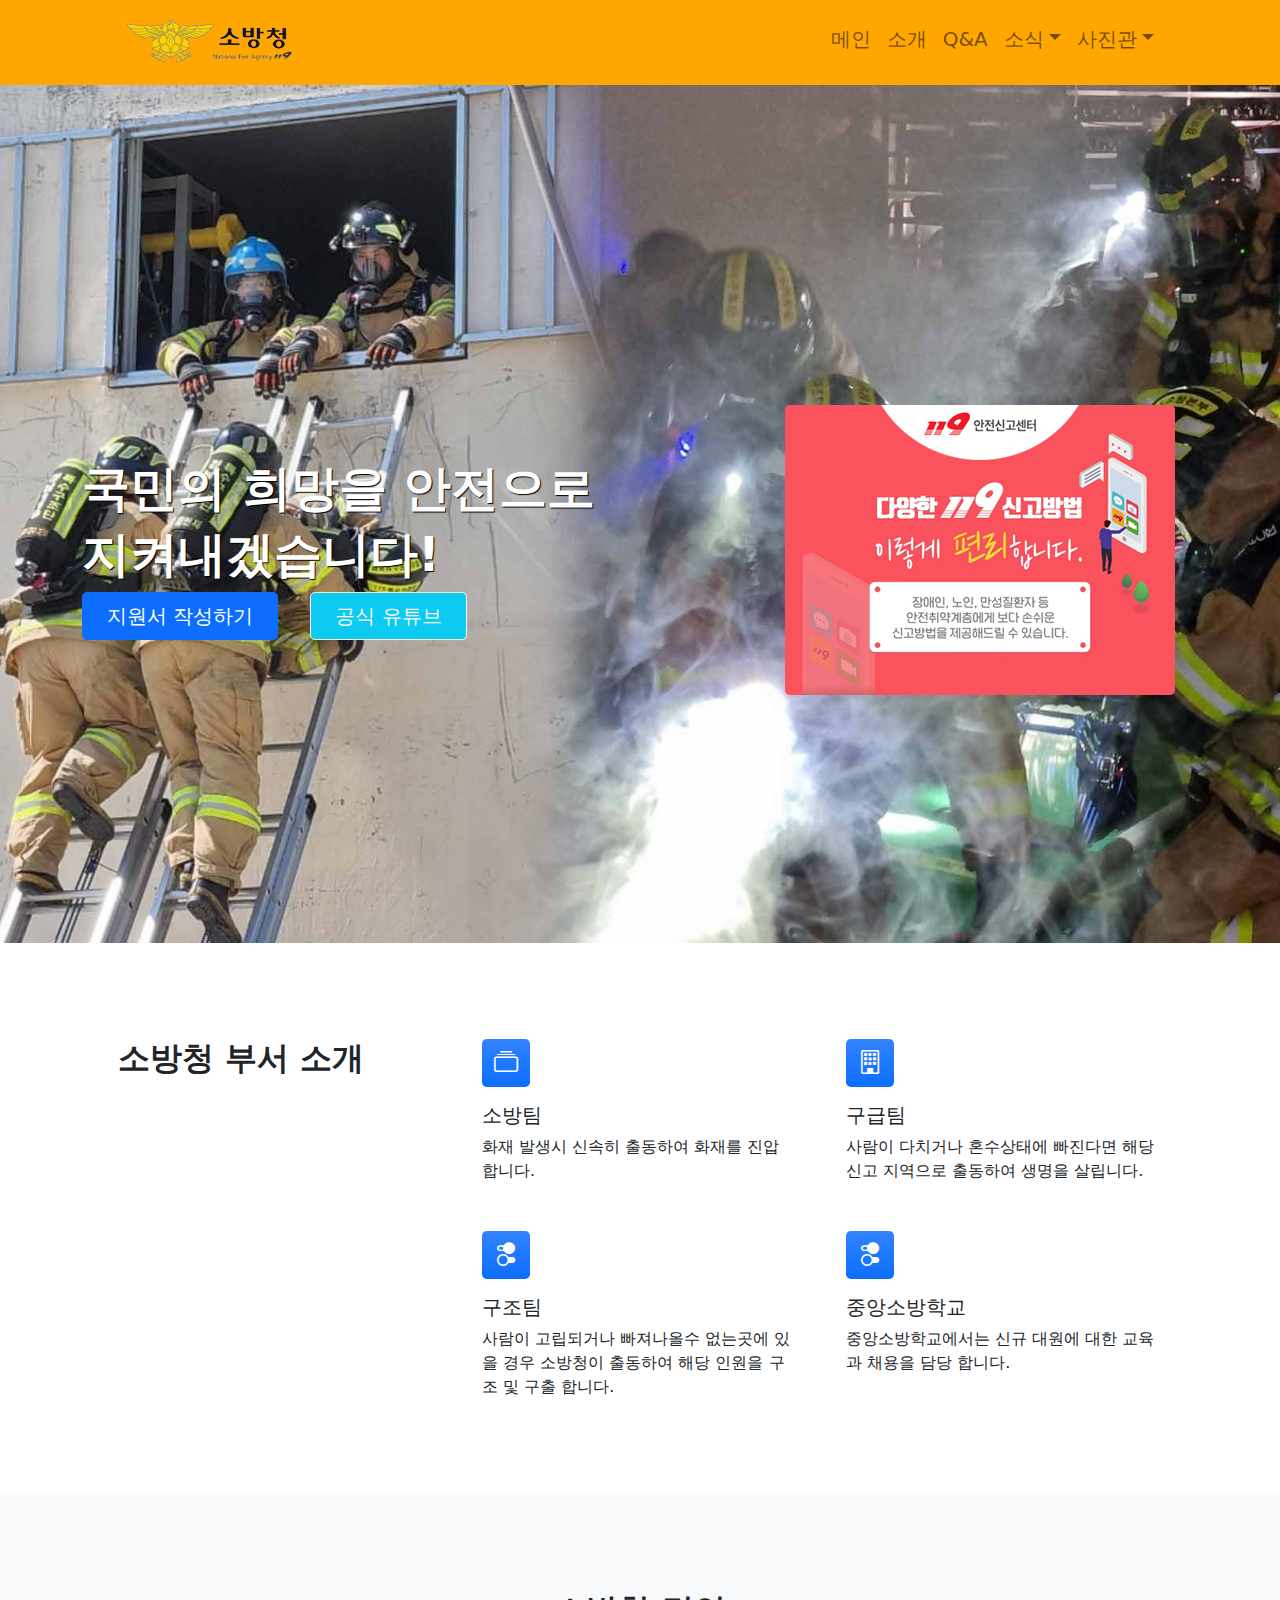
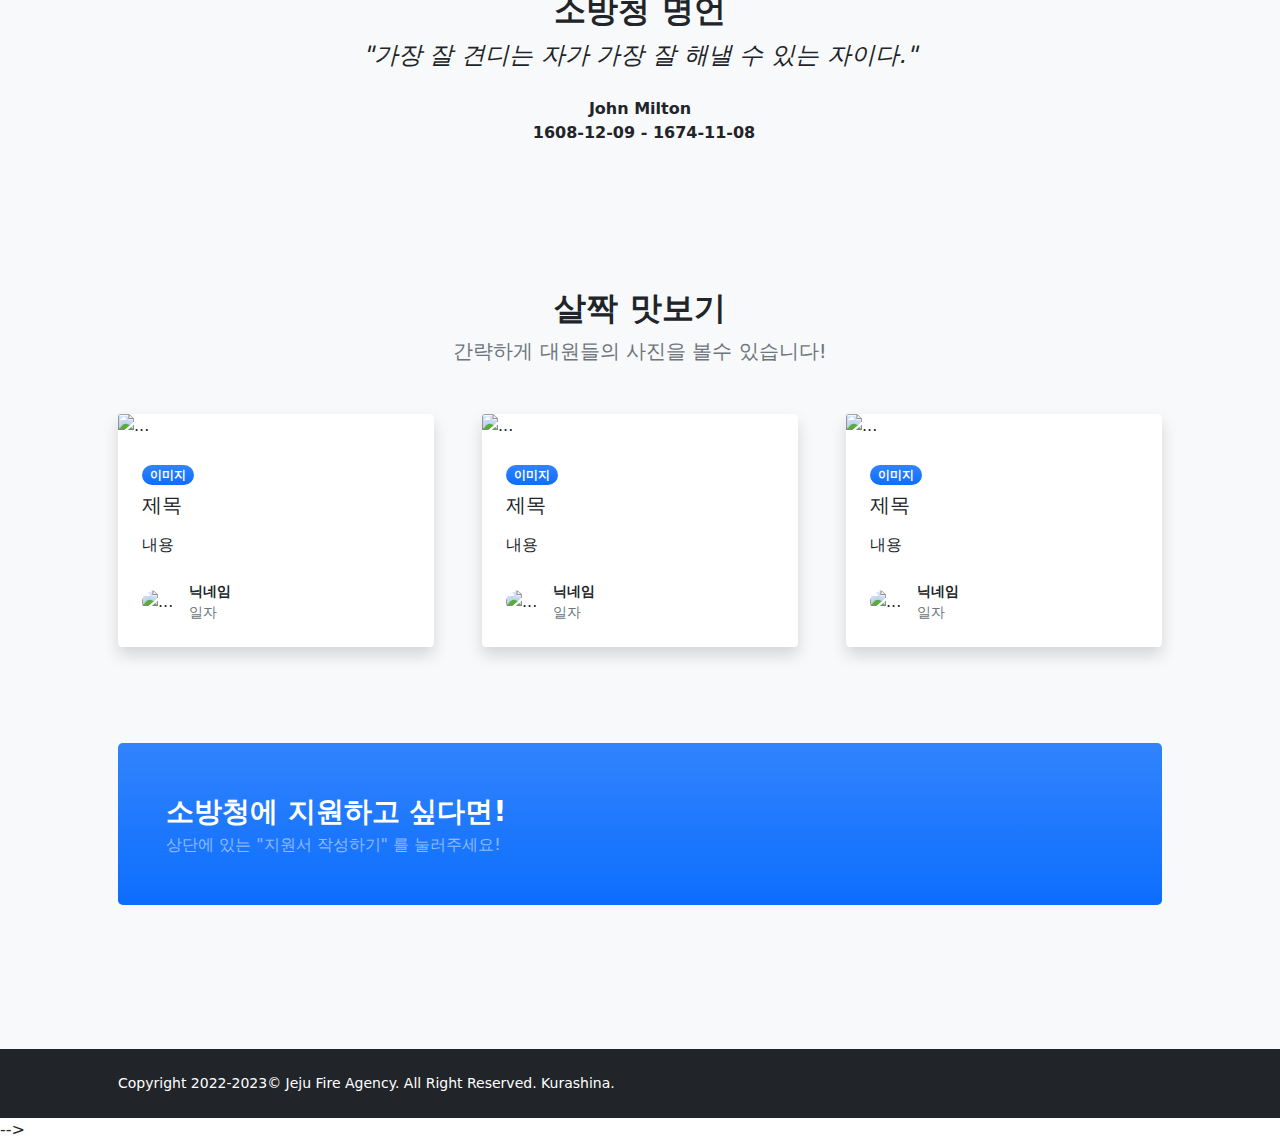
==== index.html @ 3a564d09 "Jeju Fire Pages" ====
<!DOCTYPE html>
<html lang="en">
    <head>
        <meta charset="utf-8" />
        <meta name="viewport" content="width=device-width, initial-scale=1, shrink-to-fit=no" />
        <meta name="description" content="" />
        <meta name="author" content="" />
        <title>제주 소방청</title>
        <!-- Favicon-->
        <link rel="icon" type="image/x-icon" href="assets/favicon.ico" />
		 <!-- Font Awesome icons (free version)-->
        <script src="https://use.fontawesome.com/releases/v5.15.4/js/all.js" crossorigin="anonymous"></script>
        <!-- Bootstrap icons-->
        <link href="https://cdn.jsdelivr.net/npm/bootstrap-icons@1.5.0/font/bootstrap-icons.css" rel="stylesheet" />
        <!-- Core theme CSS (includes Bootstrap)-->
        <link href="css/styles.css" rel="stylesheet" />
		
		    <!-- Modernizr JS for IE8 support of HTML5 elements and media queries -->
    <script src="https://cdnjs.cloudflare.com/ajax/libs/modernizr/2.8.3/modernizr.js"></script>
	<script>
		
var keydownCtrl = 0;
var keydownShift = 0;

document.onkeydown=keycheck;
document.onkeyup=uncheckCtrlShift;

function keycheck()
{
      switch(event.keyCode){ 
        case 123:event.keyCode='';return false; break; //F12
        case 17:event.keyCode='';keydownCtrl=1;return false; break; //컨트롤키
      }
	
      if(keydownCtrl) return false;
}

function uncheckCtrlShift()
{
      if(event.keyCode==17)      keydownCtrl=0;
      if(event.keyCode==16)      keydownShift=0;
}


	function click()
{
    if ((event.button==2) || (event.button==2)) 
		{alert('이미지 무단복제 방지를 위해 F12,우클릭이 금지되어 있습니다.');}
}
document.onmousedown=click;
</script>
		
    </head>
    <body class="d-flex flex-column h-100">
        <main class="flex-shrink-0">
            <!-- 메뉴 -->
            <nav class="navbar navbar-expand-lg navbar-light" style="background-color: #ffa600;">
                <div class="container px-5">
					<a class="navbar-brand navbar-brand-center d-flex align-items-center p-0 only-mobile" href="index.html"><img src="assets/logo.png" alt="..." /></a>
                    <button class="navbar-toggler" type="button" data-bs-toggle="collapse" data-bs-target="#navbarSupportedContent" aria-controls="navbarSupportedContent" aria-expanded="false" aria-label="Toggle navigation"><span class="navbar-toggler-icon"></span></button>
                    <div class="collapse navbar-collapse" id="navbarSupportedContent">
                        <ul class="navbar-nav ms-auto mb-2 mb-lg-0">
                            <h5 class="nav-item"><a class="nav-link" href="index.html">메인</a></h5>
                            <h5 class="nav-item"><a class="nav-link" href="about.html">소개</a></li>
                            <h5 class="nav-item"><a class="nav-link" href="faq.html">Q&A</a></h5>
                            <h5 class="nav-item dropdown">
                                <a class="nav-link dropdown-toggle" id="navbarDropdownBlog" href="#" role="button" data-bs-toggle="dropdown" aria-expanded="false">소식</a>
                                <ul class="dropdown-menu dropdown-menu-end" aria-labelledby="navbarDropdownBlog">
                                    <li><a class="dropdown-item" href="blog-home.html">안전소식</a></li>
                                    <li><a class="dropdown-item" href="blog-post.html">소방청 소식</a></li>
                                </ul>
                            </h5>
                            <h5 class="nav-item dropdown">
                                <a class="nav-link dropdown-toggle" id="navbarDropdownPortfolio" href="#" role="button" data-bs-toggle="dropdown" aria-expanded="false">사진관</a>
                                <ul class="dropdown-menu dropdown-menu-end" aria-labelledby="navbarDropdownPortfolio">
                                    <li><a class="dropdown-item" href="portfolio-overview.html">대원들의 활동</a></li>
                                    <li><a class="dropdown-item" href="portfolio-item.html">메인 사진관</a></li>
                                </ul>
                            </li>
                        </ul>
                    </div>
                </div>
            </nav>
            <!-- Header-->
            <header class="masthead">
            <div class="container">
                    <div class="row gx-5 align-items-center justify-content-center">
                        <div class="col-lg-8 col-xl-7 col-xxl-6">
                            <div class="my-5 text-center text-xl-start">
                                <h1 class="display-5 fw-bolder text-white mb-2" style="text-shadow: 1px 1px 1px #000;" >국민의 희망을 안전으로</h1>
                                <p class="display-5 fw-bolder text-white mb-2"style="text-shadow: 1px 1px 1px #000;" >지켜내겠습니다!</p>
                                <div class="d-grid gap-3 d-sm-flex justify-content-sm-center justify-content-xl-start">
                                    <a class="btn btn-primary btn-lg px-4 me-sm-3" href="https://docs.google.com/">지원서 작성하기</a>
                                    <a class="btn btn-info btn-outline-light btn-lg px-4" href="https://www.youtube.com/
">공식 유튜브</a>
                                </div>
                            </div>
                        </div>
                        <div class="col-xl-5 col-xxl-6 d-none d-xl-block text-center"><img class="img-fluid rounded-3 my-5" src="assets/poster_20211227.jpg" alt="..." /></div><!--이미지 크기 600x400-->
                    </div>
                </div>
            </header>
		
            <!-- Features section-->
            <section class="py-5" id="features">
                <div class="container px-5 my-5">
                    <div class="row gx-5">
                        <div class="col-lg-4 mb-5 mb-lg-0"><h2 class="fw-bolder mb-0">소방청 부서 소개<h2></div>
                        <div class="col-lg-8">
                            <div class="row gx-5 row-cols-1 row-cols-md-2">
                                <div class="col mb-5 h-100">
                                    <div class="feature bg-primary bg-gradient text-white rounded-3 mb-3"><i class="bi bi-collection"></i></div>
                                    <h2 class="h5">소방팀</h2>
                                    <p class="mb-0">화재 발생시 신속히 출동하여 화재를 진압 합니다.</p>
                                </div>
                                <div class="col mb-5 h-100">
                                    <div class="feature bg-primary bg-gradient text-white rounded-3 mb-3"><i class="bi bi-building"></i></div>
                                    <h2 class="h5">구급팀</h2>
                                    <p class="mb-0">사람이 다치거나 혼수상태에 빠진다면 해당 신고 지역으로 출동하여 생명을 살립니다.</p>
                                </div>
                                <div class="col mb-5 mb-md-0 h-100">
                                    <div class="feature bg-primary bg-gradient text-white rounded-3 mb-3"><i class="bi bi-toggles2"></i></div>
                                    <h2 class="h5">구조팀</h2>
                                    <p class="mb-0">사람이 고립되거나 빠져나올수 없는곳에 있을 경우 소방청이 출동하여 해당 인원을 구조 및 구출 합니다.</p>
                                </div>
                                <div class="col h-100">
                                    <div class="feature bg-primary bg-gradient text-white rounded-3 mb-3"><i class="bi bi-toggles2"></i></div>
                                    <h2 class="h5">중앙소방학교</h2>
                                    <p class="mb-0">중앙소방학교에서는 신규 대원에 대한 교육과 채용을 담당 합니다.</p>
                                </div>
                            </div>
                        </div>
                    </div>
                </div>
            </section>
            <!-- Testimonial section-->
            <div class="py-5 bg-light">
                <div class="container px-5 my-5">
                    <div class="row gx-5 justify-content-center">
                        <div class="col-lg-10 col-xl-7">
                            <div class="text-center">
							<h2 class="fw-bolder">소방청 명언</h2>
                                <div class="fs-4 mb-4 fst-italic">"가장 잘 견디는 자가 가장 잘 해낼 수 있는 자이다."</div>
                                <div class="d-flex align-items-center justify-content-center">
                                    <div class="fw-bold">
                                        John Milton
										<div class="fw-bold">
                                        <span class="fw-bold text-primary mx-1"></span>
                                        1608-12-09 - 1674-11-08
                                    </div>
                                </div>
                            </div>
                        </div>
                    </div>
                </div>
            </div>
            <!-- Blog preview section-->
            <section class="py-5">
                <div class="container px-5 my-5">
                    <div class="row gx-5 justify-content-center">
                        <div class="col-lg-8 col-xl-6">
                            <div class="text-center">
                                <h2 class="fw-bolder">살짝 맛보기</h2>
                                <p class="lead fw-normal text-muted mb-5">간략하게 대원들의 사진을 볼수 있습니다!</p>
                            </div>
                        </div>
                    </div>
                    <div class="row gx-5">
                        <div class="col-lg-4 mb-5">
                            <div class="card h-100 shadow border-0">
                                <img class="card-img-top" src="https://dummyimage.com/600x350/ced4da/6c757d" alt="..." /><!--이미지 크기 600x350-->
                                <div class="card-body p-4">
                                    <div class="badge bg-primary bg-gradient rounded-pill mb-2">이미지</div>
                                    <a class="text-decoration-none link-dark stretched-link" href="#!"><h5 class="card-title mb-3">제목</h5></a>
                                    <p class="card-text mb-0">내용</p>
                                </div>
                                <div class="card-footer p-4 pt-0 bg-transparent border-top-0">
                                    <div class="d-flex align-items-end justify-content-between">
                                        <div class="d-flex align-items-center">
                                            <img class="rounded-circle me-3" src="https://dummyimage.com/40x40/ced4da/6c757d" alt="..." /><!--이미지 크기 40x40-->
                                            <div class="small">
                                                <div class="fw-bold">닉네임</div>
                                                <div class="text-muted">일자</div>
                                            </div>
                                        </div>
                                    </div>
                                </div>
                            </div>
                        </div>
                        <div class="col-lg-4 mb-5">
                            <div class="card h-100 shadow border-0">
                                <img class="card-img-top" src="https://dummyimage.com/600x350/adb5bd/495057" alt="..." /><!--이미지 크기 600x350-->
                                <div class="card-body p-4">
                                    <div class="badge bg-primary bg-gradient rounded-pill mb-2">이미지</div>
                                    <a class="text-decoration-none link-dark stretched-link" href="#!"><h5 class="card-title mb-3">제목</h5></a>
                                    <p class="card-text mb-0">내용</p>
                                </div>
                                <div class="card-footer p-4 pt-0 bg-transparent border-top-0">
                                    <div class="d-flex align-items-end justify-content-between">
                                        <div class="d-flex align-items-center">
                                            <img class="rounded-circle me-3" src="https://dummyimage.com/40x40/ced4da/6c757d" alt="..." /><!--이미지 크기 40x40-->
                                            <div class="small">
                                                <div class="fw-bold">닉네임</div>
                                                <div class="text-muted">일자</div>
                                            </div>
                                        </div>
                                    </div>
                                </div>
                            </div>
                        </div>
                        <div class="col-lg-4 mb-5">
                            <div class="card h-100 shadow border-0">
                                <img class="card-img-top" src="https://dummyimage.com/600x350/6c757d/343a40" alt="..." /><!--이미지 크기 600x350-->
                                <div class="card-body p-4">
                                    <div class="badge bg-primary bg-gradient rounded-pill mb-2">이미지</div>
                                    <a class="text-decoration-none link-dark stretched-link" href="#!"><h5 class="card-title mb-3">제목</h5></a>
                                    <p class="card-text mb-0">내용</p>
                                </div>
                                <div class="card-footer p-4 pt-0 bg-transparent border-top-0">
                                    <div class="d-flex align-items-end justify-content-between">
                                        <div class="d-flex align-items-center">
                                            <img class="rounded-circle me-3" src="https://dummyimage.com/40x40/ced4da/6c757d" alt="..." /><!--이미지 크기 40x40-->
                                            <div class="small">
                                                <div class="fw-bold">닉네임</div>
                                                <div class="text-muted">일자</div>
                                            </div>
                                        </div>
                                    </div>
                                </div>
                            </div>
                        </div>
                    </div>
                    <!-- Call to action-->
                    <aside class="bg-primary bg-gradient rounded-3 p-4 p-sm-5 mt-5">
                        <div class="d-flex align-items-center justify-content-between flex-column flex-xl-row text-center text-xl-start">
                            <div class="mb-4 mb-xl-0">
                                <div class="fs-3 fw-bold text-white">소방청에 지원하고 싶다면!</div>
                                <div class="text-white-50">상단에 있는 "지원서 작성하기" 를 눌러주세요!</div>
                            </div>
                        </div>
                    </aside>
                </div>
            </section>
        </main>
        <!-- Footer-->
        <footer class="bg-dark py-4 mt-auto">
            <div class="container px-5">
                <div class="row align-items-center justify-content-between flex-column flex-sm-row">
                    <div class="col-auto"><div class="small m-0 text-white">Copyright 2022-2023&copy; Jeju Fire Agency. All Right Reserved. Kurashina.</div></div>
                    </div>
                </div>
            </div>
        </footer>
        <!-- Bootstrap core JS-->
        <script src="https://cdn.jsdelivr.net/npm/bootstrap@5.1.3/dist/js/bootstrap.bundle.min.js"></script>
        <!-- Core theme JS-->
        <script src="js/scripts.js"></script>
    </body>
	
	<!-- 아래부터 모달 팝업 사용 안할땐 주석 처리 할것-->

<script src="https://code.jquery.com/jquery-latest.js"></script> 
 
    <style>
        .modal {
            display: none;
            position: fixed;
            z-index: 1;
            left: 0;
            top: 0;
            width: 100%;
            height: 100%;
            overflow: auto;
            background-color: rgb(0,0,0);
            background-color: rgba(0,0,0,0.4);
        }
    
        .modal-content {
            background-color: #fefefe;
            margin: 15% auto;
            padding: 20px;
            border: 1px solid #888;
            width: 30%;                         
        }
 
</style>
 
 
 
    <div id="myModal" class="modal">
 
      <div class="modal-content">
                <p style="text-align: center;"><span style="font-size: 14pt;"><b><span style="font-size: 24pt;">소방청 안내사항</span></b></span></p>
                <p style="text-align: center; line-height: 1.5;"><br /></p>
                <p style="text-align: center; line-height: 1.5;"><span style="font-size: 14pt;">소방청 내부 훈련 으로 인하여</span></p>
                <p style="text-align: center; line-height: 1.5;"><b><span style="color: rgb(255, 0, 0); font-size: 14pt;">20:00 - 21:00 까지</span></b></p>
                <p style="text-align: center; line-height: 1.5;"><span style="font-size: 14pt;">출동이 불가능 합니다. 참고 바랍니다.</span></p>
                <p style="text-align: center; line-height: 1.5;"><span style="font-size: 14pt;"><br /></span></p>
                <p style="text-align: center; line-height: 1.5;"><span style="font-size: 14pt;">훈련 완료 후 따로 공지 드리겠습니다.</span></p>
                <p style="text-align: center; line-height: 1.5;"><span style="font-size: 14pt;">감사합니다.</span></p>
				<p style="text-align: center; line-height: 1.5;"><span style="font-size: 14pt;">헤당 공지는 테스트 공지 입니다.</span></p>
                <p style="text-align: center; line-height: 1.5;"><br /></p>
                <p><br /></p>
            <div style="cursor:pointer;background-color:#DDDDDD;text-align: center;padding-bottom: 10px;padding-top: 10px;" onClick="close_pop();">
                <span class="pop_bt" style="font-size: 13pt;" >
                     닫기
                </span>
            </div>
      </div>
 
    </div>
 
 
    <script type="text/javascript">
      
        jQuery(document).ready(function() {
                $('#myModal').show();
        });
        //팝업 Close 기능
        function close_pop(flag) {
             $('#myModal').hide();
        };
        
      </script> -->
</html>
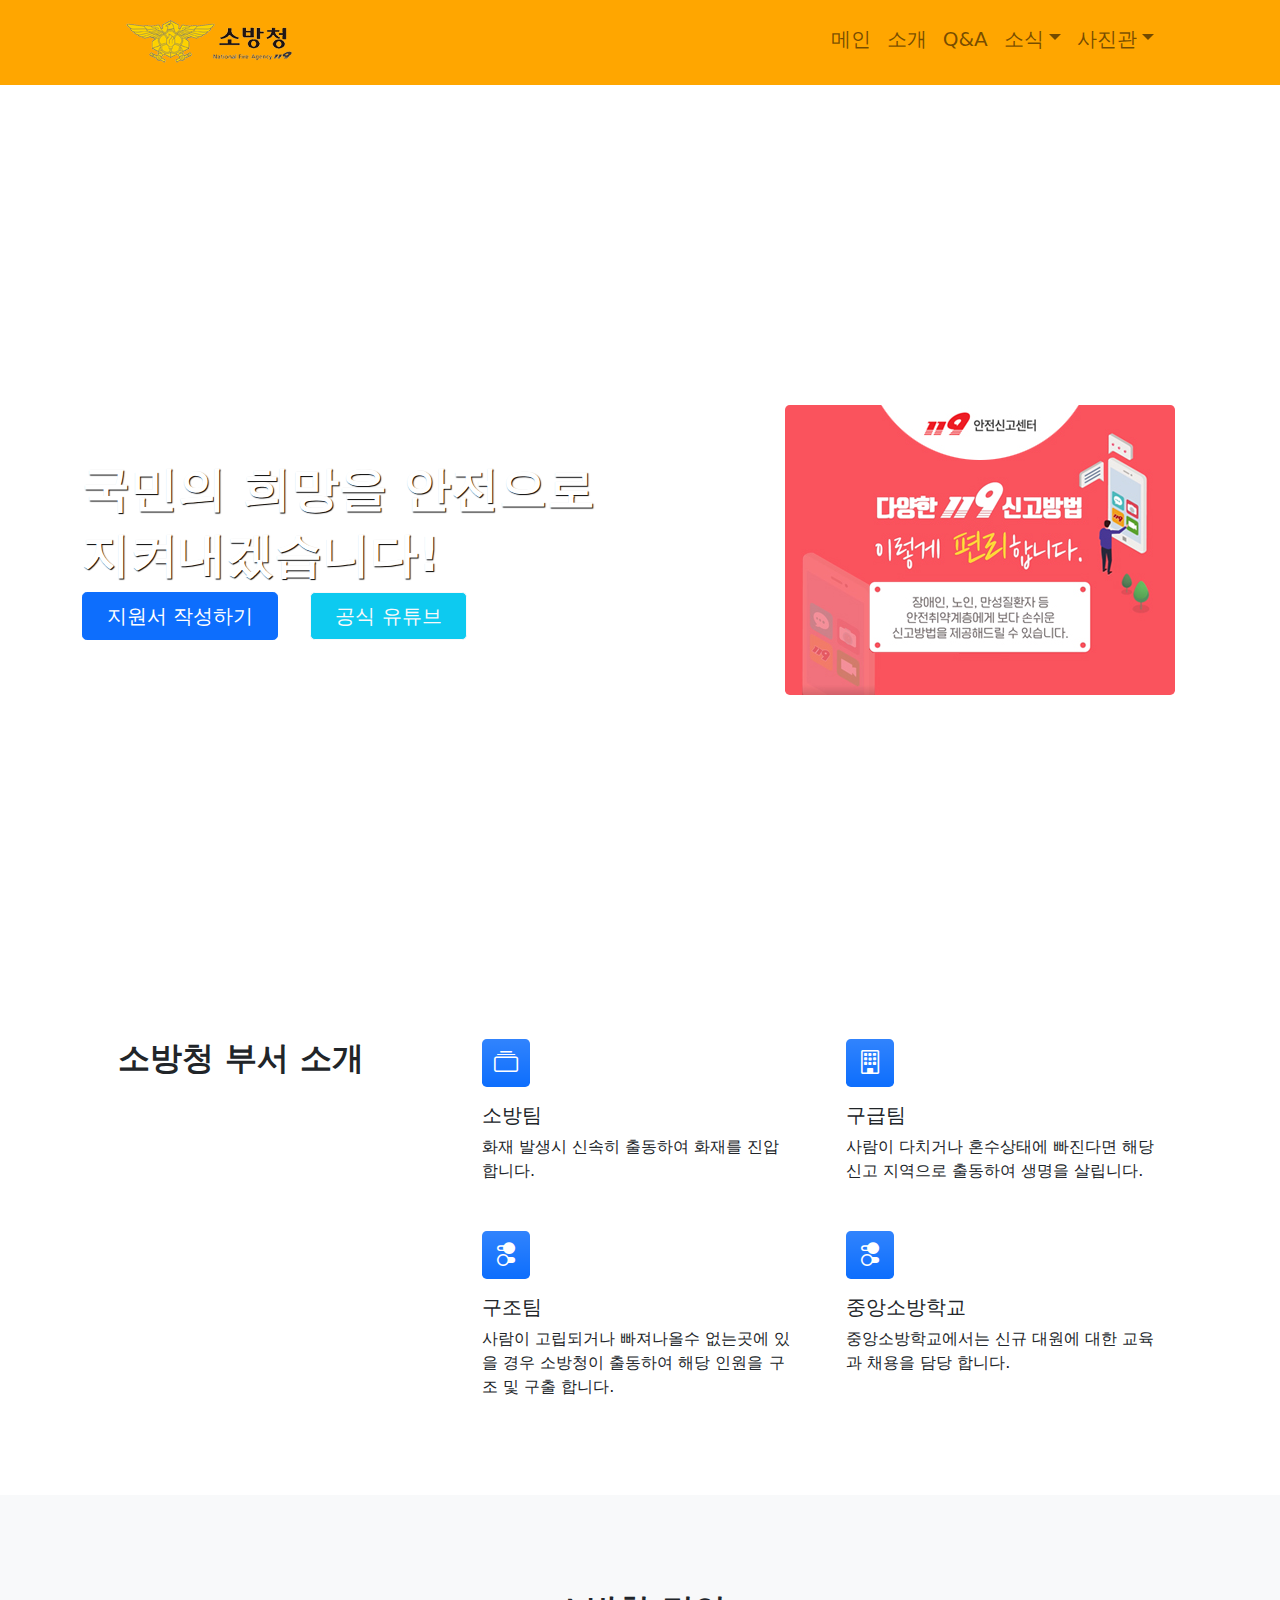
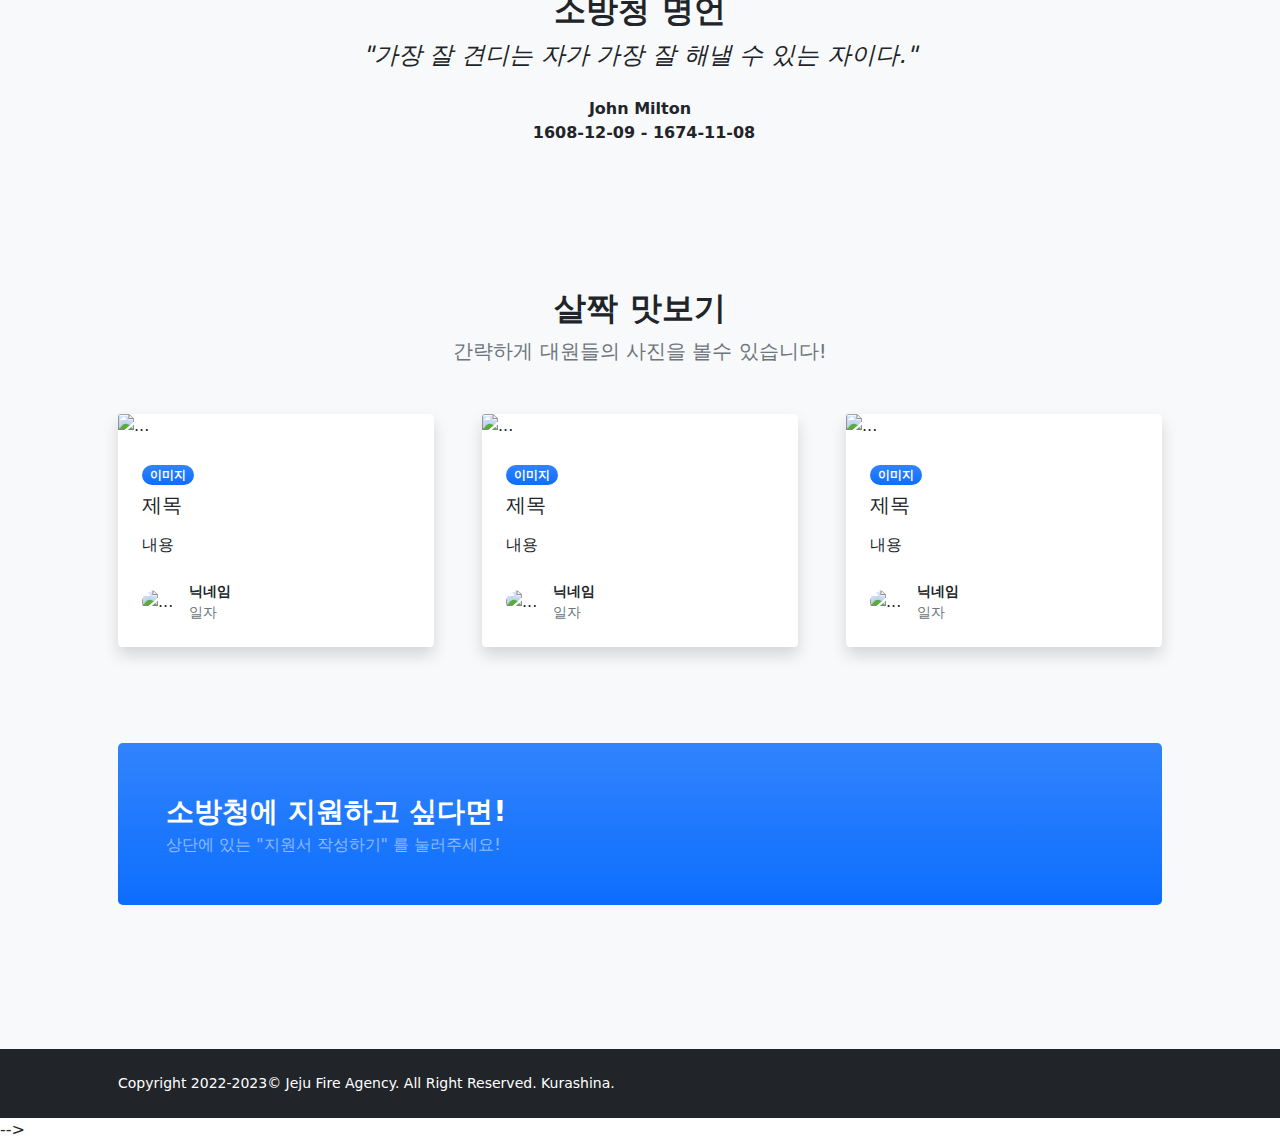
==== commit d2dedc9a: "update" ====
--- a/index.html
+++ b/index.html
@@ -91,8 +91,7 @@
                                 <p class="display-5 fw-bolder text-white mb-2"style="text-shadow: 1px 1px 1px #000;" >지켜내겠습니다!</p>
                                 <div class="d-grid gap-3 d-sm-flex justify-content-sm-center justify-content-xl-start">
                                     <a class="btn btn-primary btn-lg px-4 me-sm-3" href="https://docs.google.com/">지원서 작성하기</a>
-                                    <a class="btn btn-info btn-outline-light btn-lg px-4" href="https://www.youtube.com/
-">공식 유튜브</a>
+                                    <a class="btn btn-info btn-outline-light btn-lg px-4" href="https://www.youtube.com/">공식 유튜브</a>
                                 </div>
                             </div>
                         </div>
